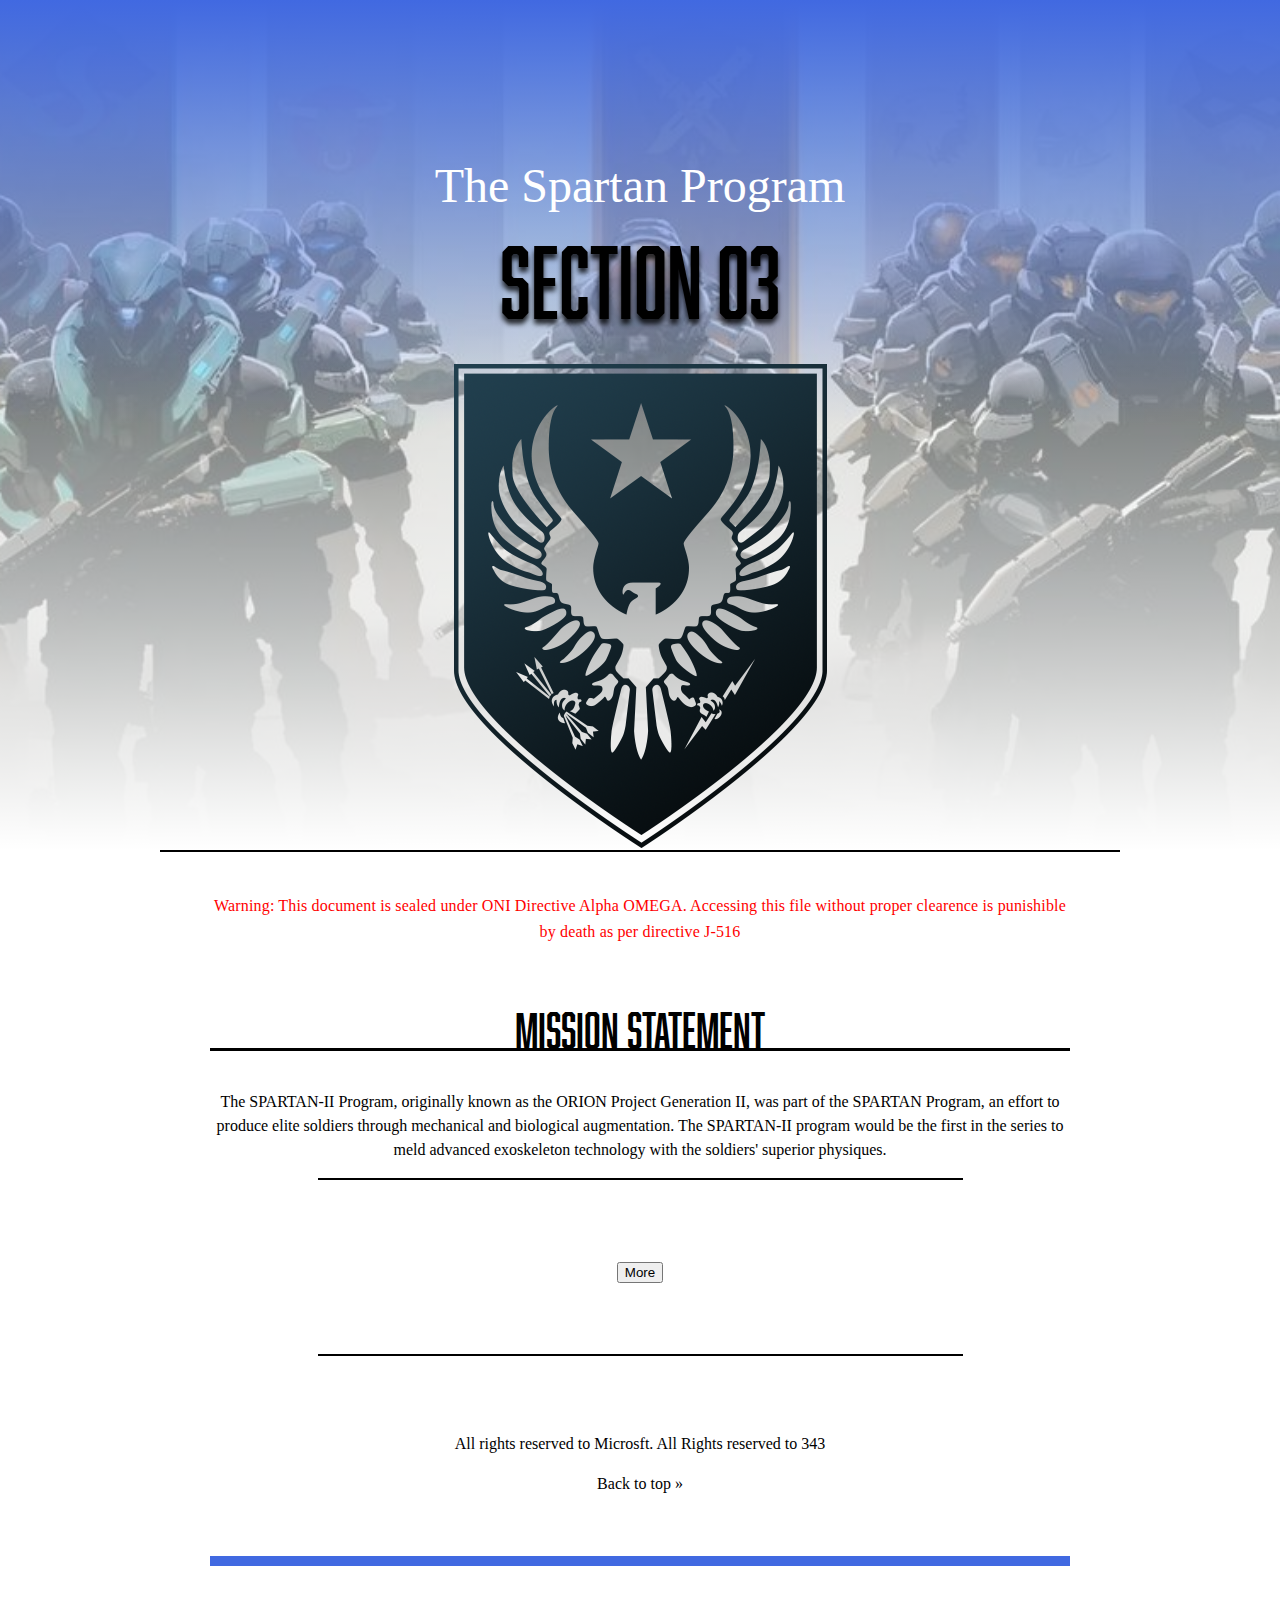
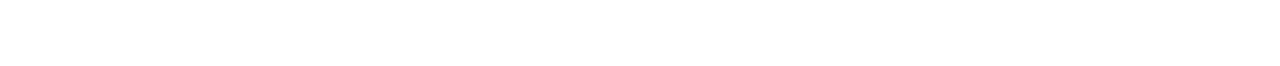
==== Desktop/Treehouse-main/index.html @ 66e2f8c2 "So much pain" ====
<!DOCTYPE html>
<html>
  <head>
    <title>Spartan Program</title>
    <!-- This links the CSS to the HTML -->
    <link rel="stylesheet" href="css/style.css">
    <script src="js/index.js"></script>
    <meta name="viewport" content="width=device-width">
  </head>
  <body> 
  <script> src ="SpartanVariants.js" </script>
    <header id="top" class="main-header">
      <span class="title">The Spartan Program</span>
      <h1>SECTION 03</h1>
      <img class="Logo" src="img/Spartan logo.png" alt="Down Logo">
    </header>
    
		<div class="primary-content t-border">
			<p class="intro">
				Warning: This document is sealed under ONI Directive Alpha OMEGA.
        Accessing this file without proper clearence is punishible by 
        death as per directive J-516
			</p>
          
      <div class="Mission Statement">
        <h2>Mission Statement</h2>
        <p>
          The SPARTAN-II Program, originally known as the ORION Project 
            Generation II, was part of the SPARTAN Program, an effort to produce 
            elite soldiers through mechanical and biological augmentation. 
            The SPARTAN-II program would be the first in the series to meld 
            advanced exoskeleton technology with the soldiers' superior physiques.
        </p>
        <div class="Spartan Variants hidden" id = "Variants">
          <h4>Spartan Variants</h4>
          <p>
            The SPARTAN-II Program, originally known as the ORION Project 
              Generation II, was part of the SPARTAN Program, an effort to produce 
              elite soldiers through mechanical and biological augmentation. 
              The SPARTAN-II program would be the first in the series to meld 
              advanced exoskeleton technology with the soldiers' superior physiques.
               <P>
                <li><a href="#Spartan Variants">Spartan I </a></li>
                <li><a href="#Spartan Variants">Spartan II</a></li>
                <li><a href="#Spartan Variants">Spartan III</a></li>
                <li><a href="#Spartan Variants">Spartan IV</a></li>
               </P>	
          </p>

      </div><!-- End .Role -->
      
			
		</div><!-- End .primary-content -->

    <!--bottom right picture -->
		<div class="secondary-content t-border group"> 
      <div class="Training hidden" id="Training"> 
        <img src="img/Training.jpg" alt="Training">
        <h3>Spartan Training</h3>
        <p>
          The SPARTAN-II candidates, after being abducted and sedated, were taken 
          to the colony world Reach, and began their training under Chief Petty 
          Officer Mendez. The SPARTANs endured a great deal of hardship during 
          their first years of training: they were placed into situations and 
          drills that pushed their abilities to their very limit and beyond. 
          Their hard training was complemented with high-level education, which 
          included mathematics, science, physics, reading, writing, and military 
          tactics
        </p>
        	
      </div>
      <div class="commander hidden" id= "Commander">
        <img src="img/Osman.jpg" alt="Osman">
        <h3>Commander-in-Chief of the Office of Naval Intelligence (CINCONI)</h3>
        <p>
          The primary head of ONI is the Commander-in-Chief of the Office of Naval 
          Intelligence (CINCONI). Osman, a former SPARTAN-II herself, currently possesses
           near-complete operational control over ONI and through it much of the UNSC.
            Although ONI employs a number of security councils and numerous 
           checks and balances within the organization proper, the CINCONI maintains the greatest 
           singular power within ONI and, in many respects, the entirety of human governance.
        </p>
        
 
      </div>
      <button onclick="reveal()" id=button>More </button>
		</div><!-- End .secondary-content -->
      
		<footer class="main-footer">
			<p>All rights reserved to <a href="#">Microsft</a>.
         All Rights reserved to <a href= "#"> 343</a>
        </p>
			<a href="#top">Back to top &raquo;</a>
		</footer>
  </body>
</html>

<!--
<ol> 
  <li>Bring layers of clothing</li>
  <li>Pack sunscreen</li>
  <li>Carry extra water just in case</li>
  <li>Pack light</li>
</ol> -->

		<!-- <a class="callout" href="#more">Classified Intelligence</a> -->
---- Desktop/Treehouse-main/css/style.css ----
/* Web Fonts -------------------- */

@font-face {
  font-family:'Abolition Regular' ;
  src: url('../fonts/abolition-regular-webfont.eot');
  src: url('../fonts/abolition-regular-webfont.eot?#iefix') format('embedded-opentype'),
       url('../fonts/abolition-regular-webfont.woff') format('woff'),
       url('../fonts/abolition-regular-webfont.ttf') format('truetype');

 
}
/* Base Styles -------------------- */
* {
  box-sizing: border-box;
}

body {
  color: Black;
  margin: 0;
  font: 1em/1.5 "Helvetica Neue, Helvetica, Arial, sans-serif";
}

.hidden{

  display: none;
}

h1,h2 {
 font-family: 'Abolition Regular', Helvetica, Arial, sans-serif ;
}

/*SECTION 03*/ /*spartan logo*/
h1 {  
  font-size: 6rem; 
  text-transform: uppercase;
  font-weight: normal;
  line-height: 1; 
  text-shadow: 0 5px 5px rgba(0,0,0,.8);
  margin:12px 0 0; 
  color: black;
 
}
 /* Spartan Mission Statement */
h2 {
  font-size: 3em; 
  font-weight: normal;
  text-transform: uppercase;
  line-height: .7;
  margin: 1 0 .5em;
  border-bottom:3px solid; 
}

/*Spartan Training title and Command title*/ 
h3 {
  font-size: 2em;
  border-bottom: 2px solid;
  color: black;
  line-height: .7;
  margin-bottom: 0 0 .5em; 
   
}
/*Spartan Variants*/
h4 {
  font-size: 2em; 
  font-weight: normal;
  text-transform: uppercase;
  line-height: .7;
  margin: 2 0 .5em; /*adjusts mission variant text spacing  */
  border-bottom:2px solid; 
}

img {
  max-width: 100%;
  margin-bottom: 10px;
  border-radius: 10px;
}

ul,
ol {
  margin: 30px 0;
}

li {
  margin-bottom: 10px;
}

/* Pseudo-classes ------------------ */


/*Mission Statment*/
a:link {
  color: black;
  text-decoration: none;
}

a:visited {
  color: Orange;
}
/* Planet reach links colors */
a:hover {
  color: Royal Blue;
}

a:active {
  color: RoyalBlue;
}

/* Main Styles --------------------- */

/*The Spartan Program*/
.main-header {
  padding-top: 150px;
  height: 850px;

  /*Background image*/
  background: linear-gradient(#4169e1, transparent 50%),
              linear-gradient(0deg, #fff, transparent),
              #a9a9a9 url('../img/Spartans.jpg') no-repeat center;
  background-size: cover;
  color:white;
}


/*Spartan Logo position*/
.title {
  font-size: 3rem; 
 
  
}
/*Classification warning*/
.intro {
  font-size: 2em 20px/16px;
  line-height: 1.6;  
  color: red;
  letter-spacing: .01em;
  font-weight:500;; 
  padding-bottom: 30px;
  /*text-shadow: 0 5px 5px rgba(0,0,0,.8);*/
}
 /* Spartan, Warning, Role, ONI description*/
.primary-content,
.main-header,
.main-footer {
  text-align: center;
}

.primary-content {
	padding-top: 25px;
  padding-bottom: 100px;
}

.secondary-content {
	padding-top: 80px;
	padding-bottom: 70px;
  border-bottom: 2px solid black;
}

.main-footer {
  padding-top: 60px;
  padding-bottom: 60px;
  border-bottom: 10px solid royalblue;
}

.t-border {
  border-top: 2px solid black;
}

/* Layout Styles ------------------ */

.primary-content, 
.secondary-content {
  width: 75%;
  padding-left: 50px;
  padding-right: 50px;
  margin: auto;
  max-width: 960px;
}
*
.Mission Statement {
  color: black;
  text-align: right;
  padding: 20% 25%;
  border-top: 20px solid black;
  margin: 1000px 0 60px;
  background:black 2 url('../img/Training.jpg') no-repeat center;
  background-size: cover;

}


/* Floated Columns ------------------ */

.Spartan Variants {
  text-align: center;
}

/* Float Clearfix ------------------ */

.group:after {
  content: "";
  display:table;
  clear: both;
}

@media (max-width: 1024px) {
 .primary-content,
 .secondary-content,
 .Logo {
   width: 100%;
 }
  .Spartan logo.png{
   padding:10% 12;
   margin: 50px 0 20ox;
  }
}

@media (max-width:768px) { 
 .primary-content,
 .secondary-content 
 .Logo
 {

  width: 100%;
  padding: 20px;
  border-top: none;
 }
 
 @media print {
  section {
    min-height: auto;
  }
 }

.main-header {
  max-height: 380px;
  padding: 50px 25px 0;
 }

 .title {
 font-size:1.3rem;
 border:none; 
 }
h1 {
  font-size: 5rem;
  line-height: 1.1;
}

 .intro {
  font-size:1rem;
}



.commander {
  float:none;
  width:100%;
 }

 .main-footer {
   padding:20px 0;
  }
}


 /*Media Queries*/ 
@media (max-width: 960px) {
 body {
  background: royalblue; 
 }
}

@media (max-width: 500px) {
 body {
   background: darkred;
 }
}

@media (min-width: 418px) and (max-width: 700px){
  body {
   background: RoyalBlue;
}
p {
  color:white;
  }
}
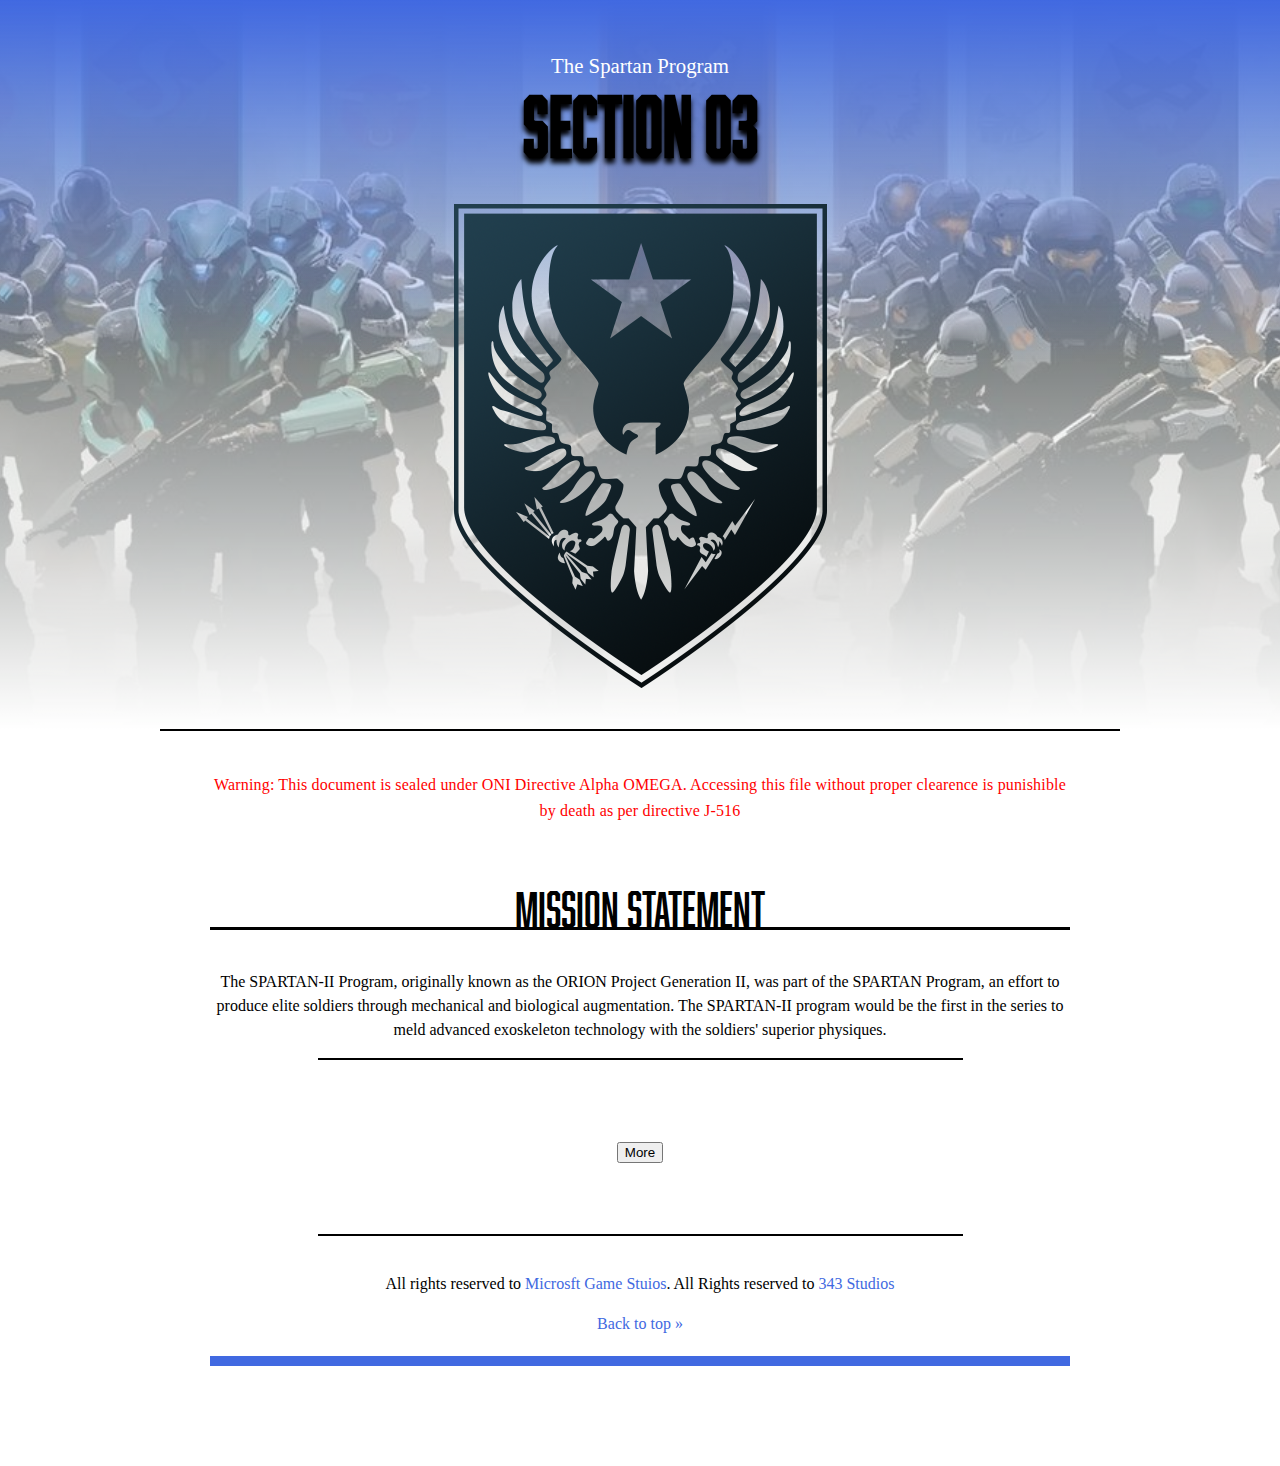
==== commit 00294a0f: "Just in case" ====
--- a/Desktop/Treehouse-main/index.html
+++ b/Desktop/Treehouse-main/index.html
@@ -34,20 +34,17 @@
         <div class="Spartan Variants hidden" id = "Variants">
           <h4>Spartan Variants</h4>
           <p>
-            The SPARTAN-II Program, originally known as the ORION Project 
-              Generation II, was part of the SPARTAN Program, an effort to produce 
-              elite soldiers through mechanical and biological augmentation. 
-              The SPARTAN-II program would be the first in the series to meld 
-              advanced exoskeleton technology with the soldiers' superior physiques.
-               <P>
-                <li><a href="#Spartan Variants">Spartan I </a></li>
-                <li><a href="#Spartan Variants">Spartan II</a></li>
-                <li><a href="#Spartan Variants">Spartan III</a></li>
-                <li><a href="#Spartan Variants">Spartan IV</a></li>
-               </P>	
+            There are four variants of Spartans. Each variant was seen as an upgrade to previous iterations.
+            For instance the <a href="#ORIONS">Orion's</a> are considered the SPARTAN I class but they 
+            lacked both the advanced MJONIR armor and the physical and mental augmentations that became 
+            standard for later Spartan variants. Save for the controversial  <a href="#SPARTAN III">Spartan III's </a>
+            variant which saw the deployment of the youngest soldiers in UNSC history. <a href="#Spartan II">Spartan II's</a> 
+            are regarded as the most effective class of Spartan. The legendary Master Chief; John 117 is among the first
+            class of the Spartan II's. Lastly are the <a href="#Spartan IV">Spartan IV's</a>. Less effective than II's 
+            but they are greater in number and armed with the most advanced MJONIR armor.  
           </p>
 
-      </div><!-- End .Role -->
+      </div><!-- End  -->
       
 			
 		</div><!-- End .primary-content -->
@@ -58,6 +55,7 @@
         <img src="img/Training.jpg" alt="Training">
         <h3>Spartan Training</h3>
         <p>
+          Orion and Spartan IV classes were made up of volunteers from UNSC Special Forces.
           The SPARTAN-II candidates, after being abducted and sedated, were taken 
           to the colony world Reach, and began their training under Chief Petty 
           Officer Mendez. The SPARTANs endured a great deal of hardship during 
@@ -75,10 +73,10 @@
         <p>
           The primary head of ONI is the Commander-in-Chief of the Office of Naval 
           Intelligence (CINCONI). Osman, a former SPARTAN-II herself, currently possesses
-           near-complete operational control over ONI and through it much of the UNSC.
-            Although ONI employs a number of security councils and numerous 
-           checks and balances within the organization proper, the CINCONI maintains the greatest 
-           singular power within ONI and, in many respects, the entirety of human governance.
+          near-complete operational control over ONI and through it much of the UNSC.
+          Although ONI employs a number of security councils and numerous checks and balances 
+          within the organization proper, the CINCONI maintains the greatest singular power
+          within ONI and, in many respects, the entirety of human governance.
         </p>
         
  
@@ -87,20 +85,12 @@
 		</div><!-- End .secondary-content -->
       
 		<footer class="main-footer">
-			<p>All rights reserved to <a href="#">Microsft</a>.
-         All Rights reserved to <a href= "#"> 343</a>
+			<p>All rights reserved to <a href="#">Microsft Game Stuios</a>.
+         All Rights reserved to <a href= "#"> 343 Studios</a>
         </p>
 			<a href="#top">Back to top &raquo;</a>
 		</footer>
   </body>
 </html>
 
-<!--
-<ol> 
-  <li>Bring layers of clothing</li>
-  <li>Pack sunscreen</li>
-  <li>Carry extra water just in case</li>
-  <li>Pack light</li>
-</ol> -->
-
 		<!-- <a class="callout" href="#more">Classified Intelligence</a> -->--- a/Desktop/Treehouse-main/css/style.css
+++ b/Desktop/Treehouse-main/css/style.css
@@ -31,12 +31,10 @@
 
 /*SECTION 03*/ /*spartan logo*/
 h1 {  
-  font-size: 6rem; 
-  text-transform: uppercase;
-  font-weight: normal;
-  line-height: 1; 
-  text-shadow: 0 5px 5px rgba(0,0,0,.8);
-  margin:12px 0 0; 
+  font-size: 4rem; 
+  line-height: .2; 
+  text-shadow: 0 5px 5px;
+  margin: 1px 0 0; 
   color: black;
  
 }
@@ -89,17 +87,14 @@
 
 /*Mission Statment*/
 a:link {
-  color: black;
+  color: royalblue;
   text-decoration: none;
 }
 
 a:visited {
   color: Orange;
 }
-/* Planet reach links colors */
-a:hover {
-  color: Royal Blue;
-}
+
 
 a:active {
   color: RoyalBlue;
@@ -110,7 +105,7 @@
 /*The Spartan Program*/
 .main-header {
   padding-top: 150px;
-  height: 850px;
+  /* height: 850px; */
 
   /*Background image*/
   background: linear-gradient(#4169e1, transparent 50%),
@@ -175,7 +170,7 @@
   margin: auto;
   max-width: 960px;
 }
-*
+
 .Mission Statement {
   color: black;
   text-align: right;
@@ -188,42 +183,50 @@
 }
 
 
-/* Floated Columns ------------------ */
+/* Floated Columns */
 
 .Spartan Variants {
   text-align: center;
 }
 
-/* Float Clearfix ------------------ */
+/* Float Clearfix */
 
 .group:after {
   content: "";
   display:table;
   clear: both;
 }
+/*adjusts the content of the primary and secondary content areas */
+
+ /*Media Queries*/ 
+ 
+ /*changes the color of the screen when narrower than 960px*/
+ @media (max-width: 960px) {
+  body {
+   background: royalblue; 
+  }
+}
 
 @media (max-width: 1024px) {
  .primary-content,
- .secondary-content,
- .Logo {
-   width: 100%;
- }
-  .Spartan logo.png{
-   padding:10% 12;
-   margin: 50px 0 20ox;
-  }
-}
-
-@media (max-width:768px) { 
+ .secondary-content {
+   width: 90%;
+ }
+}
+
+  .Spartan logo.png {
+   padding:100% 12;
+   margin: 25px 0 20px;
+  }
+
+/* when content is narrower than*/
+@media (max-width:760px) { 
  .primary-content,
- .secondary-content 
- .Logo
- {
-
-  width: 100%;
-  padding: 20px;
-  border-top: none;
- }
+ .secondary-content {
+  width: 90%;
+ }
+}
+
  
  @media print {
   section {
@@ -232,7 +235,7 @@
  }
 
 .main-header {
-  max-height: 380px;
+  /* max-height: 380px; */
   padding: 50px 25px 0;
  }
 
@@ -240,6 +243,7 @@
  font-size:1.3rem;
  border:none; 
  }
+
 h1 {
   font-size: 5rem;
   line-height: 1.1;
@@ -262,27 +266,10 @@
 }
 
 
- /*Media Queries*/ 
-@media (max-width: 960px) {
- body {
-  background: royalblue; 
- }
-}
-
-@media (max-width: 500px) {
- body {
-   background: darkred;
- }
-}
-
-@media (min-width: 418px) and (max-width: 700px){
-  body {
-   background: RoyalBlue;
-}
-p {
-  color:white;
-  }
-}
-
-
-
+
+ }
+}
+
+
+
+
